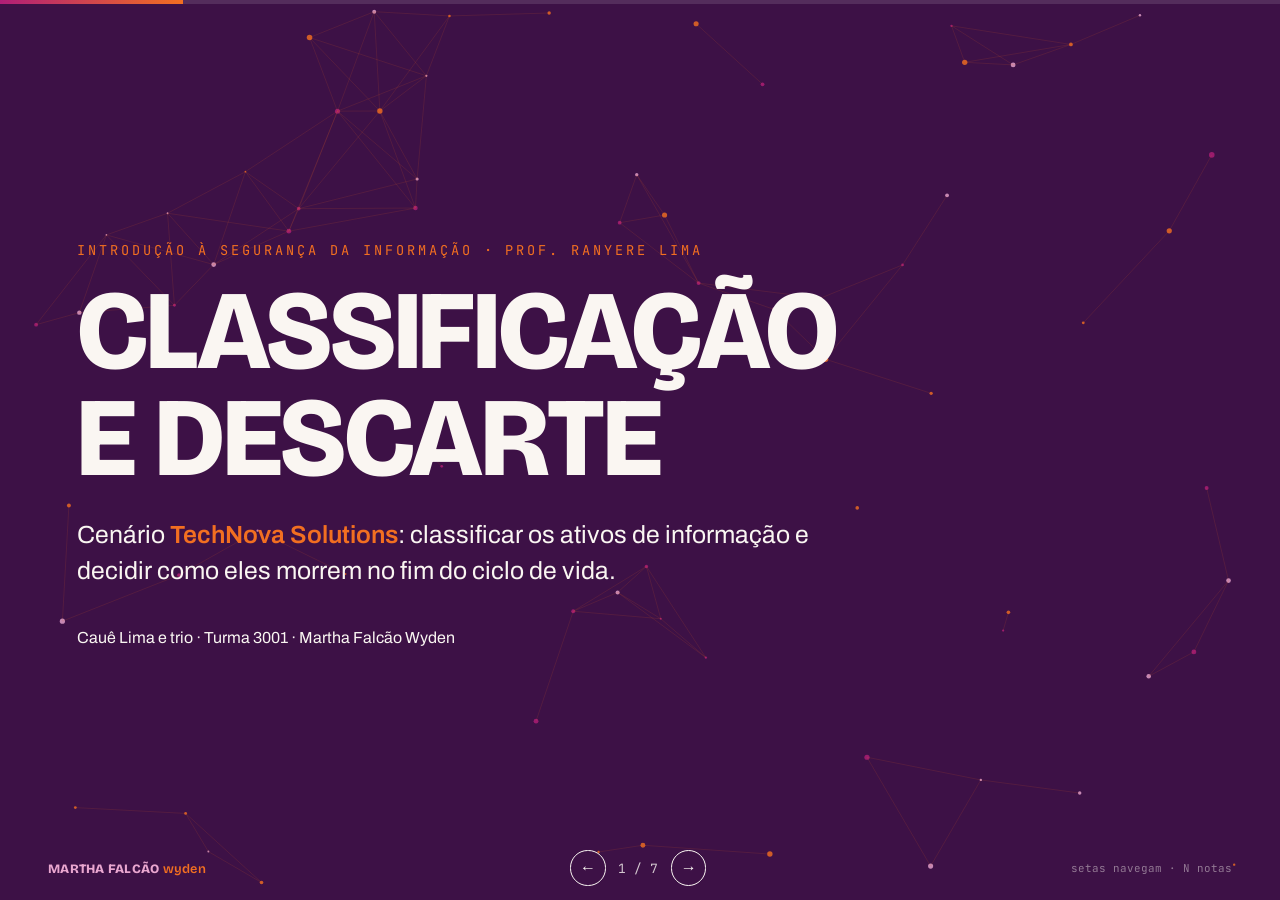
==== index.html @ e2a5cd92 "Deck web: Classificação e Descarte (TechNova Solutions) Apresentação da atividade prática de Introdu" ====
<!doctype html>
<html lang="pt-BR">
<head>
  <meta charset="utf-8">
  <meta name="viewport" content="width=device-width, initial-scale=1">
  <title>Classificação e Descarte — Introdução à Segurança da Informação</title>
  <meta name="description" content="Apresentação da atividade prática Classificação e Descarte (cenário TechNova Solutions) — Introdução à Segurança da Informação, Martha Falcão Wyden.">
  <link rel="preconnect" href="https://fonts.googleapis.com">
  <link rel="preconnect" href="https://fonts.gstatic.com" crossorigin>
  <link href="https://fonts.googleapis.com/css2?family=Bricolage+Grotesque:opsz,wght@12..96,300..800&family=Archivo:wght@400;500;600&family=JetBrains+Mono:wght@400;600&display=swap" rel="stylesheet">
  <link rel="stylesheet" href="styles.css">
  <link rel="icon" href="data:image/svg+xml,<svg xmlns='http://www.w3.org/2000/svg' viewBox='0 0 100 100'><text y='80' font-size='80'>🗂️</text></svg>">
</head>
<body>
  <canvas id="fx" aria-hidden="true"></canvas>

  <main id="deck" aria-live="polite"></main>

  <footer class="hud">
    <div class="hud-brand">MARTHA FALCÃO <span>wyden</span></div>
    <div class="hud-nav">
      <button id="prev" aria-label="Slide anterior">←</button>
      <span id="counter">1 / 1</span>
      <button id="next" aria-label="Próximo slide">→</button>
    </div>
    <div class="hud-hint">setas navegam · N notas</div>
  </footer>

  <div class="progress"><div id="bar"></div></div>
  <aside id="notes" hidden></aside>

  <script src="app.js"></script>
</body>
</html>
---- styles.css ----
/* ============================================================
   Falhar com Segurança — identidade Martha Falcão | Wyden
   roxo profundo + magenta + laranja, tipografia Bricolage
   ============================================================ */

:root {
  --roxo: #3d1146;
  --roxo-2: #55195f;
  --magenta: #b01e77;
  --laranja: #f26f21;
  --areia: #faf6f2;
  --tinta: #2a1130;
  --ok: #1f9d55;
  --erro: #d93025;
  --mono: "JetBrains Mono", monospace;
}

* { margin: 0; padding: 0; box-sizing: border-box; }

html, body { height: 100%; }

body {
  font-family: "Archivo", sans-serif;
  background: var(--roxo);
  color: var(--areia);
  overflow: hidden;
}

#fx {
  position: fixed;
  inset: 0;
  z-index: 0;
  opacity: 0;
  transition: opacity 1.2s ease;
}
body[data-slide="0"] #fx { opacity: 1; }

/* ---------- deck ---------- */

#deck { position: fixed; inset: 0; z-index: 1; }

.slide {
  position: absolute;
  inset: 0;
  display: flex;
  flex-direction: column;
  justify-content: center;
  padding: clamp(1.5rem, 6vw, 6rem);
  padding-bottom: clamp(4rem, 10vh, 7rem);
  opacity: 0;
  transform: translateX(4rem);
  transition: opacity .45s ease, transform .45s cubic-bezier(.2, .7, .2, 1);
  pointer-events: none;
  visibility: hidden;
}
.slide.ativo {
  opacity: 1;
  transform: none;
  pointer-events: auto;
  visibility: visible;
}
.slide.saindo {
  opacity: 0;
  transform: translateX(-4rem);
  visibility: visible;
}

.slide.claro { background: var(--areia); color: var(--tinta); }
.slide.magenta { background: linear-gradient(135deg, var(--roxo) 0%, #7a1a63 100%); }

/* ---------- tipografia ---------- */

.kicker {
  font-family: var(--mono);
  font-size: clamp(.7rem, 1.4vw, .85rem);
  letter-spacing: .22em;
  text-transform: uppercase;
  color: var(--laranja);
  margin-bottom: 1.2rem;
  animation: sobe .5s ease both;
}

h1, h2 {
  font-family: "Bricolage Grotesque", sans-serif;
  font-weight: 800;
  line-height: .95;
  letter-spacing: -.02em;
  animation: sobe .55s .06s ease both;
}
h1 { font-size: clamp(2.6rem, 9vw, 7rem); }
h2 { font-size: clamp(2rem, 6vw, 4.2rem); max-width: 18ch; }

.slide p.grande {
  font-size: clamp(1.05rem, 2.4vw, 1.55rem);
  line-height: 1.45;
  max-width: 56ch;
  margin-top: 1.6rem;
  animation: sobe .6s .12s ease both;
}
.slide .destaque { color: var(--laranja); font-weight: 600; }
.slide.claro .destaque { color: var(--magenta); }

.assinatura {
  margin-top: 2.5rem;
  font-size: clamp(.85rem, 1.6vw, 1rem);
  opacity: .75;
  animation: sobe .6s .2s ease both;
}

@keyframes sobe {
  from { opacity: 0; transform: translateY(1.4rem); }
  to { opacity: 1; transform: none; }
}

/* ---------- listas em cartões ---------- */

.cartoes {
  display: grid;
  grid-template-columns: repeat(auto-fit, minmax(230px, 1fr));
  gap: clamp(.7rem, 1.6vw, 1.2rem);
  margin-top: 2.2rem;
}
.cartao {
  border: 2px solid currentColor;
  border-radius: .9rem;
  padding: 1.1rem 1.2rem;
  font-size: clamp(.9rem, 1.8vw, 1.1rem);
  line-height: 1.4;
  animation: sobe .55s ease both;
}
.cartao b {
  display: block;
  font-family: "Bricolage Grotesque", sans-serif;
  font-size: 1.15em;
  margin-bottom: .35rem;
  color: var(--laranja);
}
.slide.claro .cartao { border-color: #e3d5cb; background: #fff; box-shadow: 0 6px 24px rgba(61, 17, 70, .07); }
.slide.claro .cartao b { color: var(--magenta); }
.cartao:nth-child(2) { animation-delay: .08s; }
.cartao:nth-child(3) { animation-delay: .16s; }
.cartao:nth-child(4) { animation-delay: .24s; }
.cartao:nth-child(5) { animation-delay: .32s; }

/* ---------- fluxo (slide app bancário) ---------- */

.fluxo {
  display: flex;
  flex-wrap: wrap;
  align-items: center;
  gap: .8rem;
  margin-top: 2.4rem;
  font-family: var(--mono);
  font-size: clamp(.78rem, 1.7vw, 1rem);
}
.fluxo .no {
  border: 2px solid var(--areia);
  border-radius: .7rem;
  padding: .8rem 1.1rem;
  animation: sobe .5s ease both;
}
.fluxo .no.falha { border-color: var(--laranja); color: var(--laranja); }
.fluxo .no.nega { background: var(--laranja); border-color: var(--laranja); color: var(--roxo); font-weight: 600; }
.fluxo .seta { opacity: .6; }
.fluxo .no:nth-child(3) { animation-delay: .1s; }
.fluxo .no:nth-child(5) { animation-delay: .2s; }
.fluxo .no:nth-child(7) { animation-delay: .3s; }

/* ---------- demo interativa ---------- */

.demo {
  margin-top: 2rem;
  display: grid;
  grid-template-columns: repeat(auto-fit, minmax(280px, 1fr));
  gap: 1.2rem;
}
.demo-painel {
  border-radius: 1rem;
  padding: 1.3rem;
  background: #fff;
  border: 2px solid #e3d5cb;
  box-shadow: 0 6px 24px rgba(61, 17, 70, .07);
}
.demo-painel h3 {
  font-family: var(--mono);
  font-size: .8rem;
  letter-spacing: .14em;
  text-transform: uppercase;
  margin-bottom: .9rem;
}
.demo-painel.aberta h3 { color: var(--erro); }
.demo-painel.fechada h3 { color: var(--ok); }

.demo-log {
  font-family: var(--mono);
  font-size: clamp(.72rem, 1.5vw, .85rem);
  line-height: 1.7;
  min-height: 7.5em;
  white-space: pre-line;
}
.demo-log .ok { color: var(--ok); }
.demo-log .erro { color: var(--erro); }
.demo-log .aviso { color: var(--laranja); }

.demo-acoes { margin-top: 1.6rem; display: flex; gap: .9rem; flex-wrap: wrap; }
.botao {
  font-family: "Bricolage Grotesque", sans-serif;
  font-weight: 700;
  font-size: 1rem;
  border: none;
  border-radius: .7rem;
  padding: .85rem 1.5rem;
  cursor: pointer;
  background: var(--magenta);
  color: #fff;
  transition: transform .15s ease, box-shadow .15s ease;
}
.botao:hover { transform: translateY(-2px); box-shadow: 0 8px 20px rgba(176, 30, 119, .35); }
.botao.secundario { background: var(--roxo-2); }

/* ---------- hud ---------- */

.hud {
  position: fixed;
  z-index: 3;
  inset: auto 0 0 0;
  display: flex;
  align-items: center;
  justify-content: space-between;
  padding: .9rem clamp(1.2rem, 4vw, 3rem);
  font-size: .8rem;
  pointer-events: none;
  mix-blend-mode: normal;
}
.hud-brand {
  font-family: "Bricolage Grotesque", sans-serif;
  font-weight: 800;
  letter-spacing: .02em;
  color: var(--magenta);
}
body[data-tema="escuro"] .hud-brand { color: #e9a6cf; }
.hud-brand span { color: var(--laranja); font-weight: 600; }
.hud-nav { display: flex; align-items: center; gap: .8rem; pointer-events: auto; }
.hud-nav button {
  background: none;
  border: 1.5px solid currentColor;
  border-radius: 50%;
  width: 2.2rem;
  height: 2.2rem;
  color: inherit;
  cursor: pointer;
  font-size: 1rem;
}
.hud-nav button:hover { color: var(--laranja); }
#counter { font-family: var(--mono); opacity: .8; }
.hud-hint { opacity: .45; font-family: var(--mono); font-size: .68rem; }
body[data-tema="claro"] .hud { color: var(--tinta); }
body[data-tema="escuro"] .hud { color: var(--areia); }

.progress {
  position: fixed;
  z-index: 3;
  top: 0; left: 0; right: 0;
  height: 4px;
  background: rgba(255, 255, 255, .12);
}
#bar {
  height: 100%;
  width: 0;
  background: linear-gradient(90deg, var(--magenta), var(--laranja));
  transition: width .35s ease;
}

/* ---------- notas do apresentador ---------- */

#notes {
  position: fixed;
  z-index: 4;
  right: 1rem;
  bottom: 4.2rem;
  max-width: 330px;
  background: var(--tinta);
  color: var(--areia);
  border-left: 4px solid var(--laranja);
  border-radius: .6rem;
  padding: 1rem 1.2rem;
  font-size: .85rem;
  line-height: 1.5;
  box-shadow: 0 12px 40px rgba(0, 0, 0, .4);
}

@media (max-width: 640px) {
  .hud-hint { display: none; }
  h2 { max-width: none; }
}

/* ---------- veredito (revelar classificação) ---------- */

.veredito {
  margin-top: 2rem;
  max-width: 60ch;
  animation: sobe .5s ease both;
}
.veredito.oculto { display: none; }
.veredito p {
  font-size: clamp(.95rem, 2vw, 1.15rem);
  line-height: 1.5;
  margin-top: .9rem;
}
.veredito b { color: var(--laranja); }

.selo {
  display: inline-block;
  font-family: "Bricolage Grotesque", sans-serif;
  font-weight: 800;
  font-size: clamp(1.2rem, 3vw, 1.8rem);
  letter-spacing: .06em;
  padding: .45rem 1.2rem;
  border-radius: .6rem;
  transform: rotate(-2deg);
}
.selo-vermelho { background: var(--erro); color: #fff; }
.selo-laranja { background: var(--laranja); color: var(--roxo); }
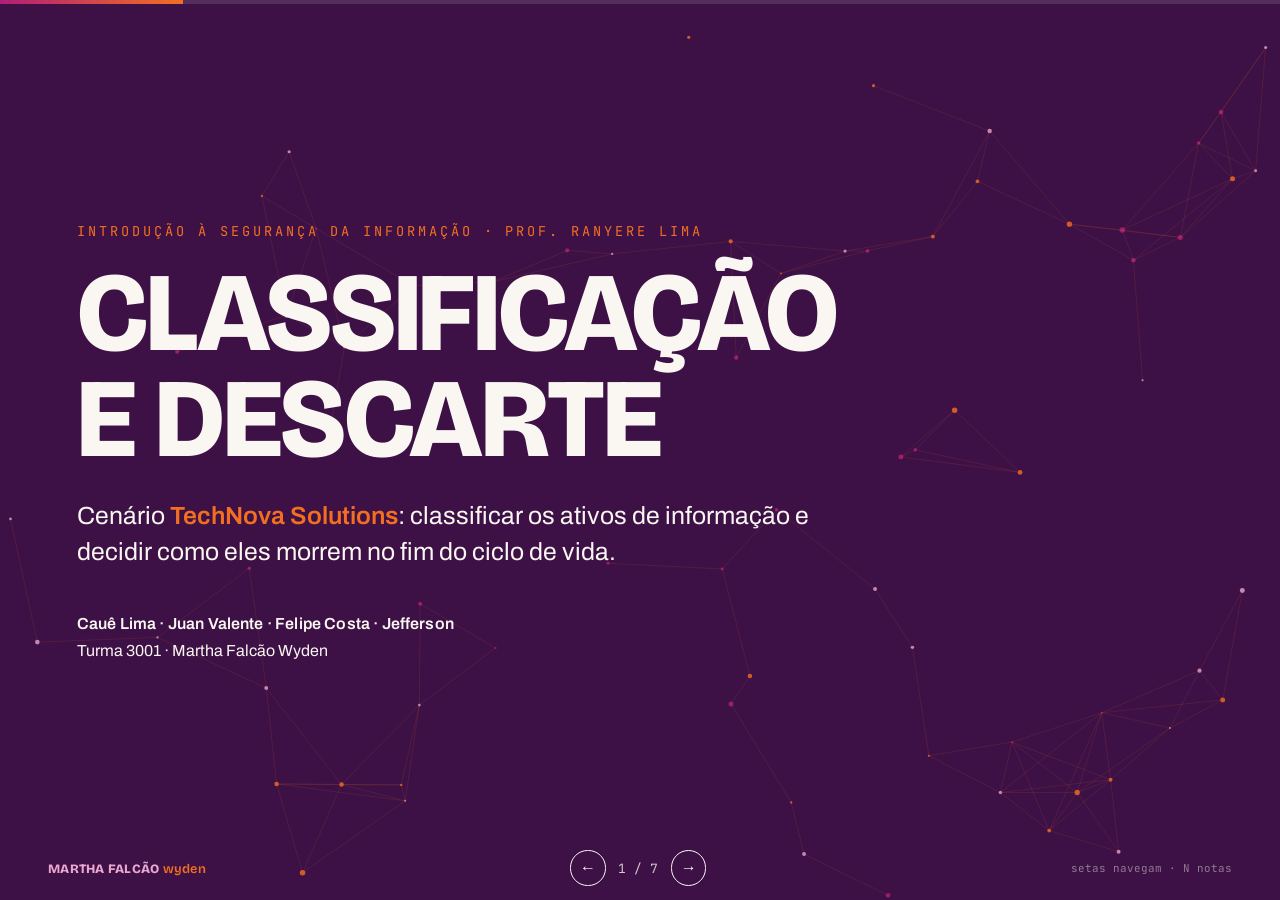
==== commit 79771810: "Adiciona controle remoto do deck pelo celular Passar slide exigia ir até o notebook. Agora um servid" ====
--- a/index.html
+++ b/index.html
@@ -30,5 +30,6 @@
   <aside id="notes" hidden></aside>
 
   <script src="app.js"></script>
+  <script src="controle-remoto.js"></script>
 </body>
 </html>
--- a/styles.css
+++ b/styles.css
@@ -103,8 +103,16 @@
 .assinatura {
   margin-top: 2.5rem;
   font-size: clamp(.85rem, 1.6vw, 1rem);
+  line-height: 1.7;
   opacity: .75;
   animation: sobe .6s .2s ease both;
+}
+
+/* nomes dos integrantes: linha de cima em destaque sobre a linha da turma */
+.assinatura b {
+  font-weight: 600;
+  opacity: 1;
+  letter-spacing: .01em;
 }
 
 @keyframes sobe {
@@ -321,3 +329,38 @@
 }
 .selo-vermelho { background: var(--erro); color: #fff; }
 .selo-laranja { background: var(--laranja); color: var(--roxo); }
+
+.hint-revelar {
+  margin-top: 2rem;
+  font-family: var(--mono);
+  font-size: .8rem;
+  letter-spacing: .14em;
+  text-transform: uppercase;
+  color: var(--laranja);
+  opacity: .8;
+  animation: pulsa 1.6s ease-in-out infinite;
+}
+@keyframes pulsa {
+  0%, 100% { opacity: .45; }
+  50% { opacity: .95; }
+}
+
+/* ---------- aviso do controle remoto ---------- */
+
+.remoto-aviso {
+  position: fixed;
+  top: 1rem;
+  right: 1rem;
+  z-index: 40;
+  padding: .45rem .8rem;
+  border-radius: 999px;
+  font-size: .72rem;
+  letter-spacing: .1em;
+  text-transform: uppercase;
+  background: rgba(0, 0, 0, .45);
+  border: 1px solid rgba(255, 255, 255, .18);
+  color: #faf6f2;
+  backdrop-filter: blur(6px);
+}
+.remoto-aviso.remoto-ok { border-color: rgba(70, 193, 127, .55); }
+.remoto-aviso[hidden] { display: none; }
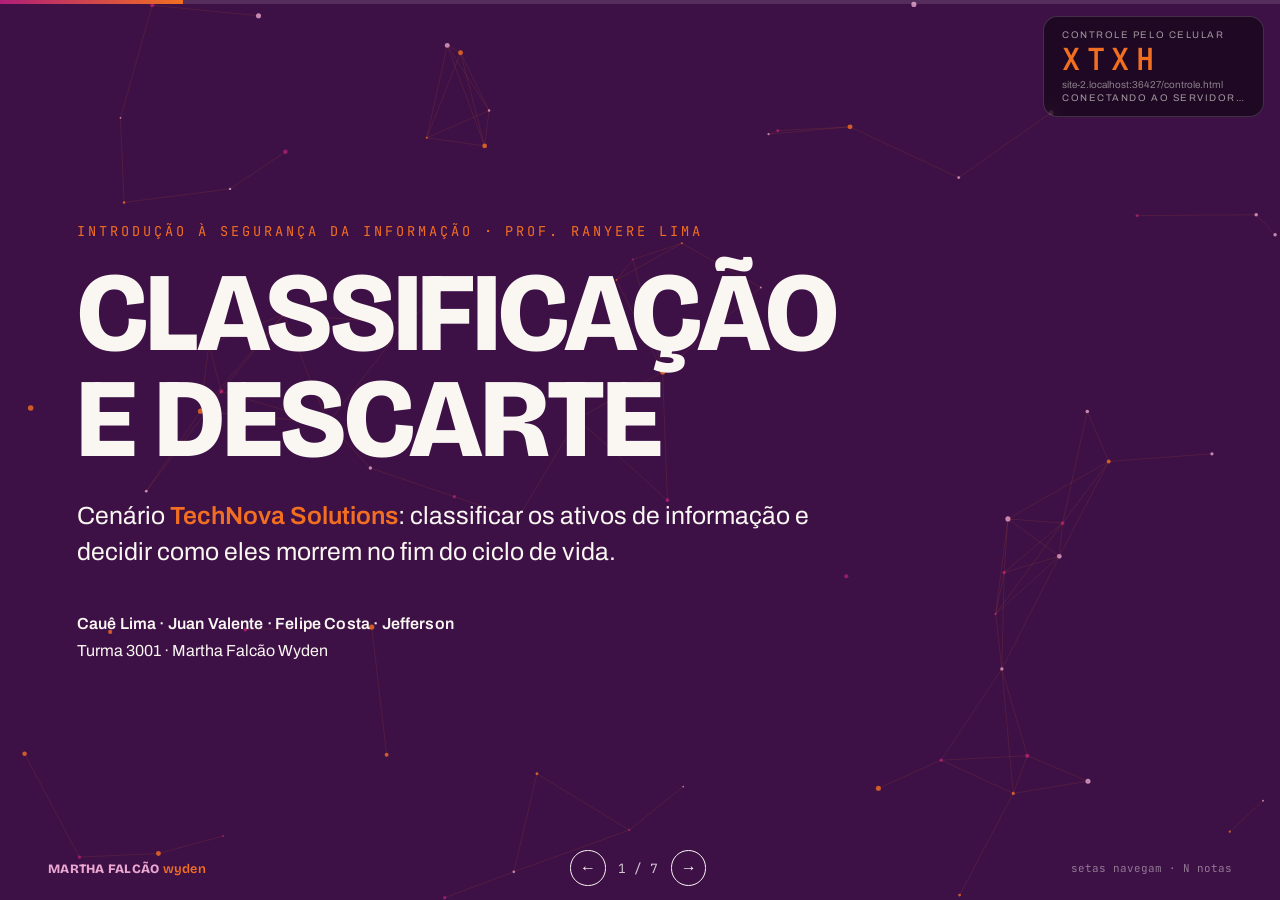
==== commit eb2a26f2: "Controle pelo celular sem instalar nada na máquina que projeta O controle por servidor local exigia " ====
--- a/index.html
+++ b/index.html
@@ -31,5 +31,7 @@
 
   <script src="app.js"></script>
   <script src="controle-remoto.js"></script>
+  <script src="vendor/mqtt.min.js"></script>
+  <script src="controle-nuvem.js"></script>
 </body>
 </html>
--- a/styles.css
+++ b/styles.css
@@ -364,3 +364,51 @@
 }
 .remoto-aviso.remoto-ok { border-color: rgba(70, 193, 127, .55); }
 .remoto-aviso[hidden] { display: none; }
+
+/* ---------- cartão de pareamento do controle pelo celular ---------- */
+
+.sala-cartao {
+  position: fixed;
+  top: 1rem;
+  right: 1rem;
+  z-index: 45;
+  display: flex;
+  flex-direction: column;
+  gap: .18rem;
+  padding: .8rem 1.1rem;
+  border-radius: .9rem;
+  background: rgba(0, 0, 0, .5);
+  border: 1px solid rgba(255, 255, 255, .16);
+  backdrop-filter: blur(8px);
+  color: #faf6f2;
+  transition: opacity .3s ease, transform .3s ease;
+}
+.sala-rotulo,
+.sala-status {
+  font-size: .6rem;
+  letter-spacing: .16em;
+  text-transform: uppercase;
+  opacity: .6;
+}
+.sala-codigo {
+  font-family: var(--mono);
+  font-size: 1.9rem;
+  font-weight: 600;
+  letter-spacing: .22em;
+  line-height: 1.1;
+  color: #f26f21;
+}
+.sala-url { font-size: .62rem; opacity: .5; word-break: break-all; max-width: 15rem; }
+.sala-cartao.sala-pronta { border-color: rgba(242, 111, 33, .5); }
+
+/* depois que o celular conecta, o cartão vira um ponto discreto no canto */
+.sala-cartao.sala-mini {
+  gap: 0;
+  padding: .35rem .6rem;
+  opacity: .28;
+}
+.sala-cartao.sala-mini .sala-url,
+.sala-cartao.sala-mini .sala-rotulo,
+.sala-cartao.sala-mini .sala-status { display: none; }
+.sala-cartao.sala-mini .sala-codigo { font-size: .7rem; letter-spacing: .14em; }
+.sala-cartao.sala-mini:hover { opacity: .9; }
